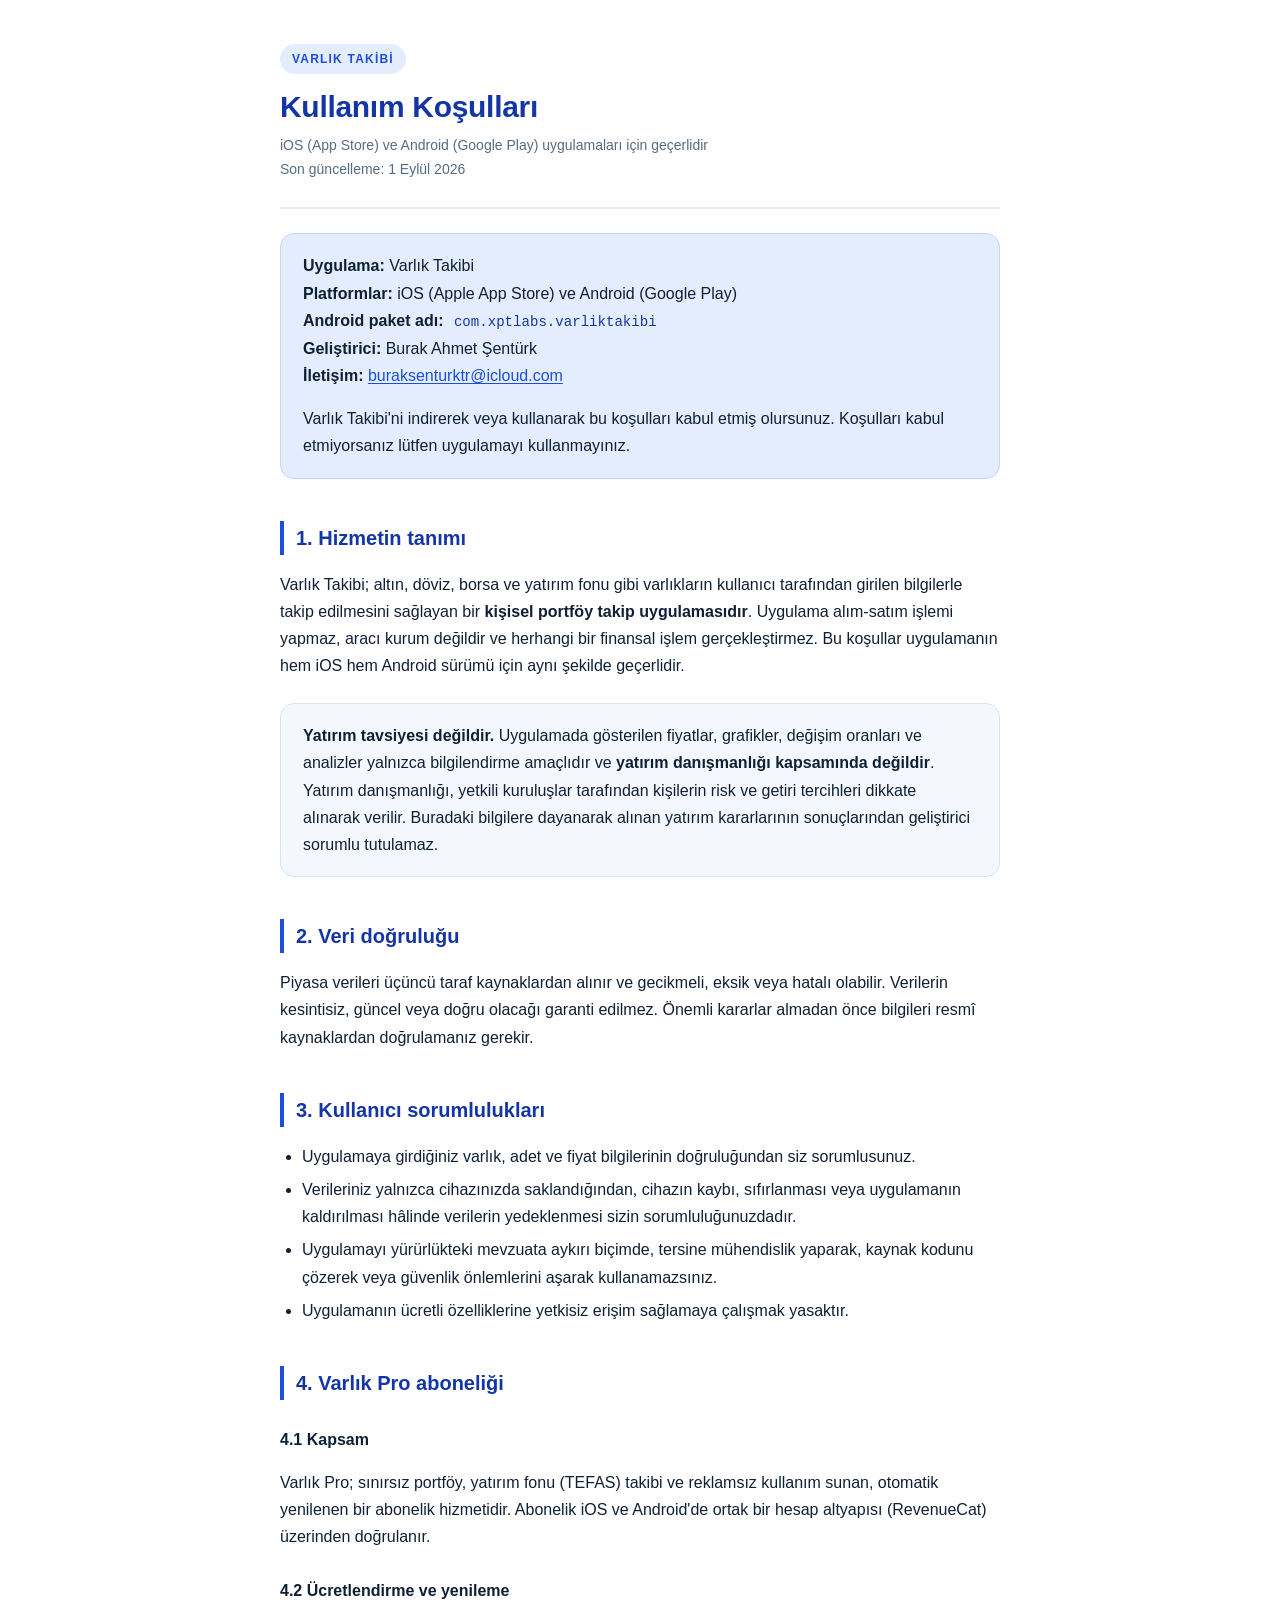
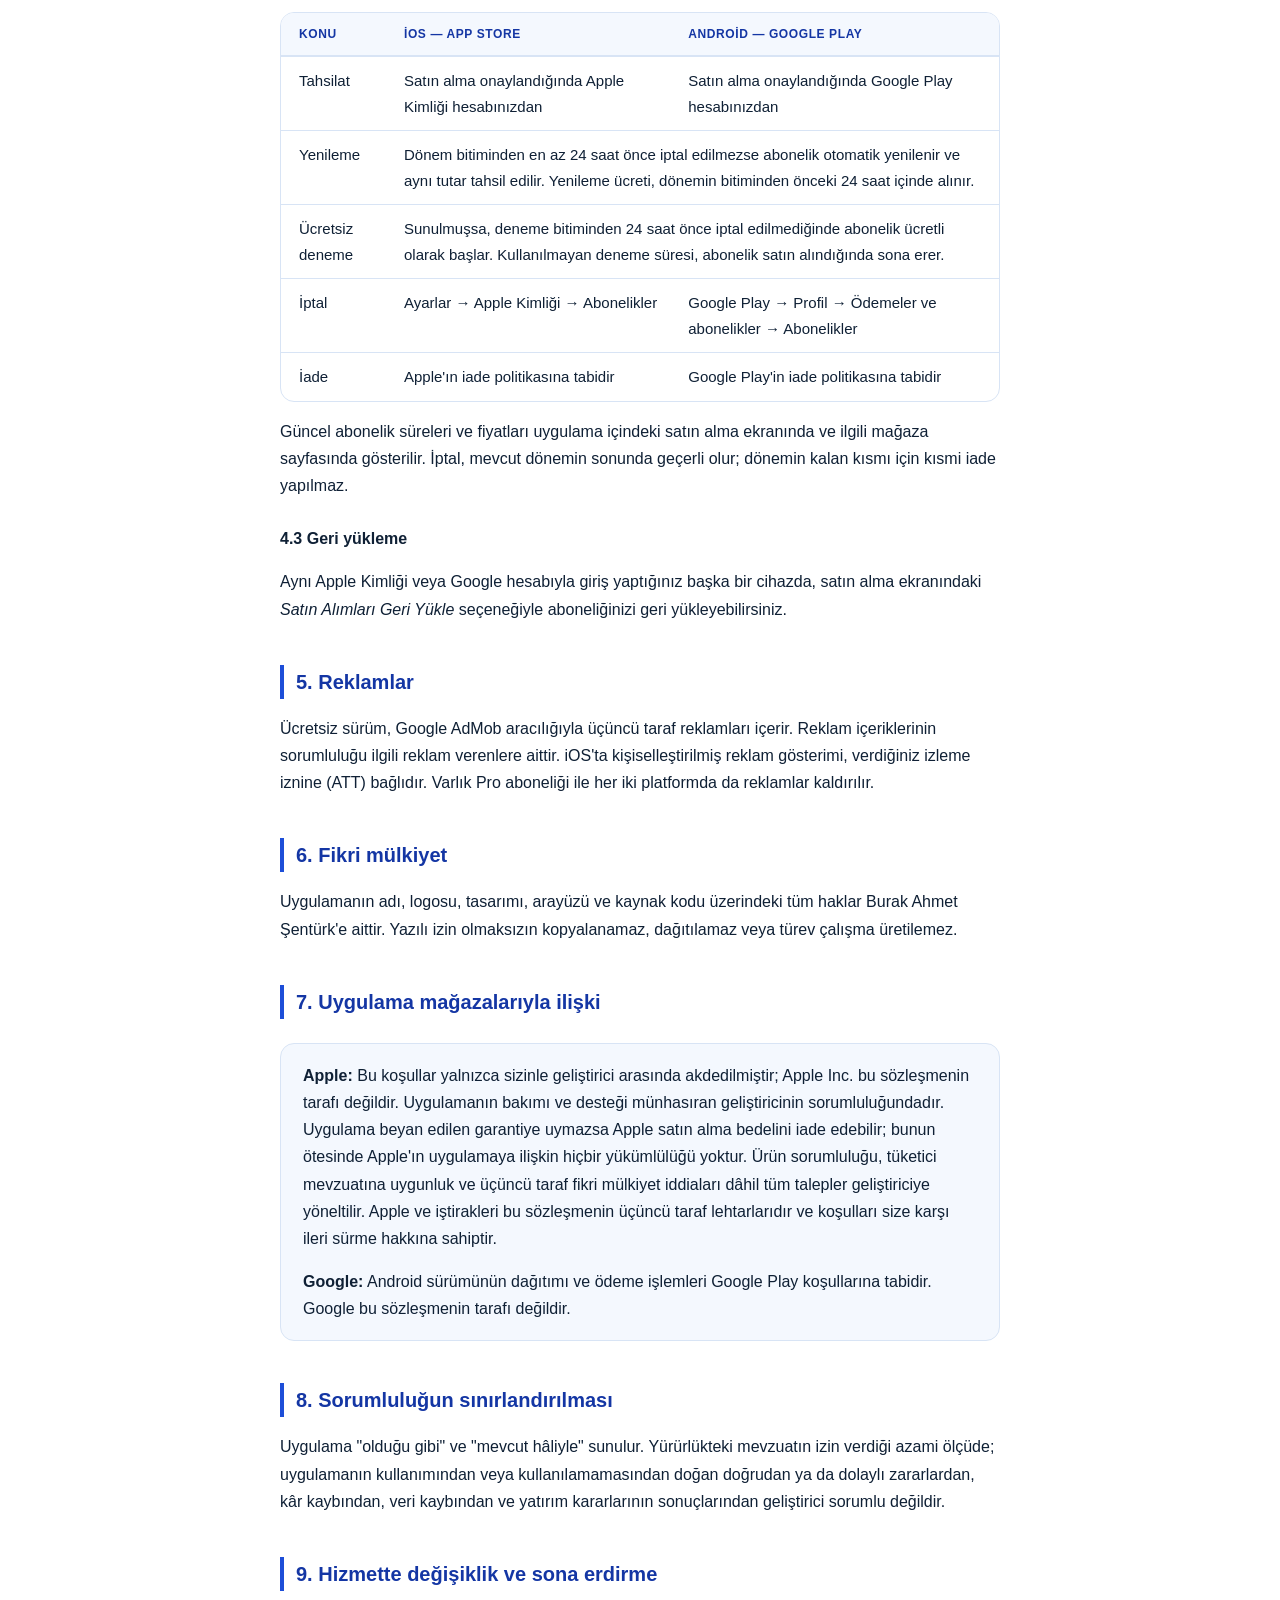
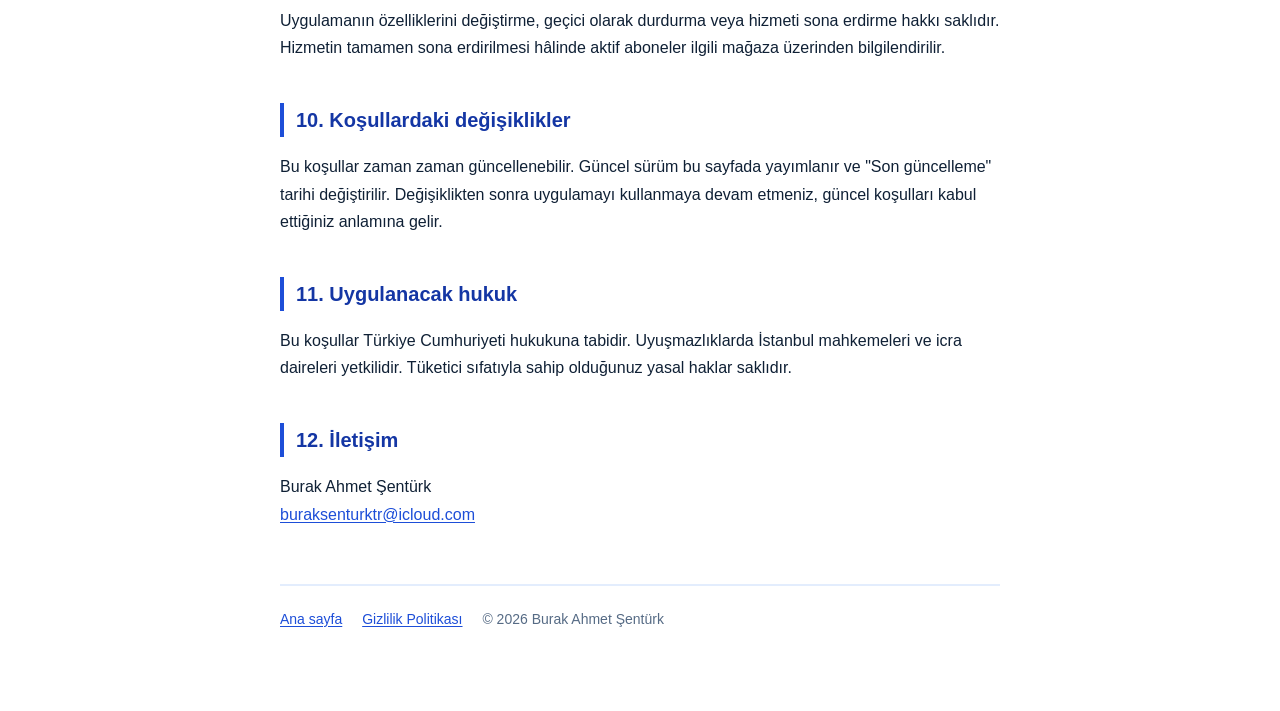
==== docs/terms.html @ 83ce0186 "Add files via upload gizlilik politikasi ve kullanim kosullari" ====
<!DOCTYPE html>
<html lang="tr">
<head>
<meta charset="utf-8">
<meta name="viewport" content="width=device-width, initial-scale=1">
<meta name="theme-color" content="#1d4ed8">
<title>Kullanım Koşulları — Varlık Takibi</title>
<meta name="description" content="Varlık Takibi iOS ve Android uygulamalarının kullanım koşulları. Geliştirici: Burak Ahmet Şentürk.">
<link rel="stylesheet" href="style.css">
</head>
<body>

<header>
  <div class="app">Varlık Takibi</div>
  <h1>Kullanım Koşulları</h1>
  <p class="platforms">iOS (App Store) ve Android (Google Play) uygulamaları için geçerlidir</p>
  <p class="meta">Son güncelleme: 1 Eylül 2026</p>
</header>

<main>

<div class="card accent">
  <p><strong>Uygulama:</strong> Varlık Takibi<br>
  <strong>Platformlar:</strong> iOS (Apple App Store) ve Android (Google Play)<br>
  <strong>Android paket adı:</strong> <code>com.xptlabs.varliktakibi</code><br>
  <strong>Geliştirici:</strong> Burak Ahmet Şentürk<br>
  <strong>İletişim:</strong> <a href="mailto:buraksenturktr@icloud.com">buraksenturktr@icloud.com</a></p>
  <p>Varlık Takibi'ni indirerek veya kullanarak bu koşulları kabul etmiş olursunuz.
  Koşulları kabul etmiyorsanız lütfen uygulamayı kullanmayınız.</p>
</div>

<h2>1. Hizmetin tanımı</h2>
<p>Varlık Takibi; altın, döviz, borsa ve yatırım fonu gibi varlıkların kullanıcı
tarafından girilen bilgilerle takip edilmesini sağlayan bir <strong>kişisel portföy
takip uygulamasıdır</strong>. Uygulama alım-satım işlemi yapmaz, aracı kurum değildir ve
herhangi bir finansal işlem gerçekleştirmez. Bu koşullar uygulamanın hem iOS hem Android
sürümü için aynı şekilde geçerlidir.</p>

<div class="card">
  <p><strong>Yatırım tavsiyesi değildir.</strong> Uygulamada gösterilen fiyatlar,
  grafikler, değişim oranları ve analizler yalnızca bilgilendirme amaçlıdır ve
  <strong>yatırım danışmanlığı kapsamında değildir</strong>. Yatırım danışmanlığı, yetkili
  kuruluşlar tarafından kişilerin risk ve getiri tercihleri dikkate alınarak verilir.
  Buradaki bilgilere dayanarak alınan yatırım kararlarının sonuçlarından geliştirici
  sorumlu tutulamaz.</p>
</div>

<h2>2. Veri doğruluğu</h2>
<p>Piyasa verileri üçüncü taraf kaynaklardan alınır ve gecikmeli, eksik veya hatalı
olabilir. Verilerin kesintisiz, güncel veya doğru olacağı garanti edilmez. Önemli
kararlar almadan önce bilgileri resmî kaynaklardan doğrulamanız gerekir.</p>

<h2>3. Kullanıcı sorumlulukları</h2>
<ul>
  <li>Uygulamaya girdiğiniz varlık, adet ve fiyat bilgilerinin doğruluğundan siz
    sorumlusunuz.</li>
  <li>Verileriniz yalnızca cihazınızda saklandığından, cihazın kaybı, sıfırlanması veya
    uygulamanın kaldırılması hâlinde verilerin yedeklenmesi sizin sorumluluğunuzdadır.</li>
  <li>Uygulamayı yürürlükteki mevzuata aykırı biçimde, tersine mühendislik yaparak,
    kaynak kodunu çözerek veya güvenlik önlemlerini aşarak kullanamazsınız.</li>
  <li>Uygulamanın ücretli özelliklerine yetkisiz erişim sağlamaya çalışmak yasaktır.</li>
</ul>

<h2>4. Varlık Pro aboneliği</h2>
<h3>4.1 Kapsam</h3>
<p>Varlık Pro; sınırsız portföy, yatırım fonu (TEFAS) takibi ve reklamsız kullanım sunan,
otomatik yenilenen bir abonelik hizmetidir. Abonelik iOS ve Android'de ortak bir hesap
altyapısı (RevenueCat) üzerinden doğrulanır.</p>

<h3>4.2 Ücretlendirme ve yenileme</h3>
<div class="wrap">
<table>
  <thead>
    <tr><th>Konu</th><th>iOS — App Store</th><th>Android — Google Play</th></tr>
  </thead>
  <tbody>
    <tr>
      <td data-label="Konu">Tahsilat</td>
      <td data-label="iOS — App Store">Satın alma onaylandığında Apple Kimliği hesabınızdan</td>
      <td data-label="Android — Google Play">Satın alma onaylandığında Google Play hesabınızdan</td>
    </tr>
    <tr>
      <td data-label="Konu">Yenileme</td>
      <td data-label="Her iki platform" colspan="2">Dönem bitiminden en az 24 saat önce iptal edilmezse abonelik
        otomatik yenilenir ve aynı tutar tahsil edilir. Yenileme ücreti, dönemin
        bitiminden önceki 24 saat içinde alınır.</td>
    </tr>
    <tr>
      <td data-label="Konu">Ücretsiz deneme</td>
      <td data-label="Her iki platform" colspan="2">Sunulmuşsa, deneme bitiminden 24 saat önce iptal edilmediğinde
        abonelik ücretli olarak başlar. Kullanılmayan deneme süresi, abonelik satın
        alındığında sona erer.</td>
    </tr>
    <tr>
      <td data-label="Konu">İptal</td>
      <td data-label="iOS — App Store">Ayarlar → Apple Kimliği → Abonelikler</td>
      <td data-label="Android — Google Play">Google Play → Profil → Ödemeler ve abonelikler → Abonelikler</td>
    </tr>
    <tr>
      <td data-label="Konu">İade</td>
      <td data-label="iOS — App Store">Apple'ın iade politikasına tabidir</td>
      <td data-label="Android — Google Play">Google Play'in iade politikasına tabidir</td>
    </tr>
  </tbody>
</table>
</div>
<p>Güncel abonelik süreleri ve fiyatları uygulama içindeki satın alma ekranında ve ilgili
mağaza sayfasında gösterilir. İptal, mevcut dönemin sonunda geçerli olur; dönemin kalan
kısmı için kısmi iade yapılmaz.</p>

<h3>4.3 Geri yükleme</h3>
<p>Aynı Apple Kimliği veya Google hesabıyla giriş yaptığınız başka bir cihazda, satın alma
ekranındaki <em>Satın Alımları Geri Yükle</em> seçeneğiyle aboneliğinizi geri
yükleyebilirsiniz.</p>

<h2>5. Reklamlar</h2>
<p>Ücretsiz sürüm, Google AdMob aracılığıyla üçüncü taraf reklamları içerir. Reklam
içeriklerinin sorumluluğu ilgili reklam verenlere aittir. iOS'ta kişiselleştirilmiş
reklam gösterimi, verdiğiniz izleme iznine (ATT) bağlıdır. Varlık Pro aboneliği ile her
iki platformda da reklamlar kaldırılır.</p>

<h2>6. Fikri mülkiyet</h2>
<p>Uygulamanın adı, logosu, tasarımı, arayüzü ve kaynak kodu üzerindeki tüm haklar Burak
Ahmet Şentürk'e aittir. Yazılı izin olmaksızın kopyalanamaz, dağıtılamaz veya türev
çalışma üretilemez.</p>

<h2>7. Uygulama mağazalarıyla ilişki</h2>
<div class="card">
  <p><strong>Apple:</strong> Bu koşullar yalnızca sizinle geliştirici arasında
  akdedilmiştir; Apple Inc. bu sözleşmenin tarafı değildir. Uygulamanın bakımı ve
  desteği münhasıran geliştiricinin sorumluluğundadır. Uygulama beyan edilen garantiye
  uymazsa Apple satın alma bedelini iade edebilir; bunun ötesinde Apple'ın uygulamaya
  ilişkin hiçbir yükümlülüğü yoktur. Ürün sorumluluğu, tüketici mevzuatına uygunluk ve
  üçüncü taraf fikri mülkiyet iddiaları dâhil tüm talepler geliştiriciye yöneltilir.
  Apple ve iştirakleri bu sözleşmenin üçüncü taraf lehtarlarıdır ve koşulları size karşı
  ileri sürme hakkına sahiptir.</p>
  <p><strong>Google:</strong> Android sürümünün dağıtımı ve ödeme işlemleri Google Play
  koşullarına tabidir. Google bu sözleşmenin tarafı değildir.</p>
</div>

<h2>8. Sorumluluğun sınırlandırılması</h2>
<p>Uygulama "olduğu gibi" ve "mevcut hâliyle" sunulur. Yürürlükteki mevzuatın izin
verdiği azami ölçüde; uygulamanın kullanımından veya kullanılamamasından doğan doğrudan
ya da dolaylı zararlardan, kâr kaybından, veri kaybından ve yatırım kararlarının
sonuçlarından geliştirici sorumlu değildir.</p>

<h2>9. Hizmette değişiklik ve sona erdirme</h2>
<p>Uygulamanın özelliklerini değiştirme, geçici olarak durdurma veya hizmeti sona erdirme
hakkı saklıdır. Hizmetin tamamen sona erdirilmesi hâlinde aktif aboneler ilgili mağaza
üzerinden bilgilendirilir.</p>

<h2>10. Koşullardaki değişiklikler</h2>
<p>Bu koşullar zaman zaman güncellenebilir. Güncel sürüm bu sayfada yayımlanır ve "Son
güncelleme" tarihi değiştirilir. Değişiklikten sonra uygulamayı kullanmaya devam etmeniz,
güncel koşulları kabul ettiğiniz anlamına gelir.</p>

<h2>11. Uygulanacak hukuk</h2>
<p>Bu koşullar Türkiye Cumhuriyeti hukukuna tabidir. Uyuşmazlıklarda İstanbul mahkemeleri
ve icra daireleri yetkilidir. Tüketici sıfatıyla sahip olduğunuz yasal haklar saklıdır.</p>

<h2>12. İletişim</h2>
<p>Burak Ahmet Şentürk<br>
<a href="mailto:buraksenturktr@icloud.com">buraksenturktr@icloud.com</a></p>

</main>

<footer>
  <a href="index.html">Ana sayfa</a>
  <a href="privacy.html">Gizlilik Politikası</a>
  <span>© 2026 Burak Ahmet Şentürk</span>
</footer>

</body>
</html>
---- docs/style.css ----
:root {
  color-scheme: light;
  --bg: #ffffff;
  --surface: #f4f8fe;
  --fg: #0f2035;
  --muted: #566b85;
  --accent: #1d4ed8;
  --accent-dark: #1436a4;
  --accent-soft: #e3edfd;
  --border: #d8e4f5;
}
* { box-sizing: border-box; }
html { background: var(--bg); }
body {
  margin: 0;
  padding: 0 20px 80px;
  background: var(--bg);
  color: var(--fg);
  font: 16px/1.7 -apple-system, BlinkMacSystemFont, "Segoe UI", Roboto, "Helvetica Neue", Arial, sans-serif;
  -webkit-text-size-adjust: 100%;
}
main, header, footer { max-width: 720px; margin-left: auto; margin-right: auto; }

header {
  padding: 44px 0 26px;
  border-bottom: 2px solid var(--accent-soft);
}
header .app {
  display: inline-block;
  font-size: 12px;
  letter-spacing: .1em;
  text-transform: uppercase;
  font-weight: 700;
  color: var(--accent);
  background: var(--accent-soft);
  border-radius: 999px;
  padding: 5px 12px;
}
header .platforms {
  margin: 8px 0 0;
  font-size: 14px;
  color: var(--muted);
}
h1 { font-size: 30px; line-height: 1.25; margin: 14px 0 8px; color: var(--accent-dark); letter-spacing: -.01em; }
h2 {
  font-size: 20px;
  margin: 42px 0 12px;
  padding-left: 12px;
  border-left: 4px solid var(--accent);
  color: var(--accent-dark);
}
h3 { font-size: 16px; margin: 26px 0 8px; color: var(--fg); }
.meta { color: var(--muted); font-size: 14px; margin: 0; }

.card {
  background: var(--surface);
  border: 1px solid var(--border);
  border-radius: 14px;
  padding: 18px 22px;
  margin: 24px 0;
}
.card.accent {
  background: var(--accent-soft);
  border-color: #bfd6f8;
}
.card p:first-child { margin-top: 0; }
.card p:last-child { margin-bottom: 0; }

ul { padding-left: 22px; }
li { margin: 6px 0; }
a { color: var(--accent); text-underline-offset: 2px; }
a:hover { color: var(--accent-dark); }

code {
  font-family: ui-monospace, SFMono-Regular, Menlo, monospace;
  font-size: .88em;
  background: var(--accent-soft);
  color: var(--accent-dark);
  border-radius: 5px;
  padding: 2px 6px;
}
.pill {
  display: inline-block;
  font-size: 12px;
  font-weight: 700;
  border-radius: 999px;
  padding: 2px 9px;
  background: var(--accent-soft);
  color: var(--accent-dark);
  white-space: nowrap;
}

table { width: 100%; border-collapse: collapse; margin: 16px 0; font-size: 15px; }
th, td { text-align: left; padding: 11px 12px; border-bottom: 1px solid var(--border); vertical-align: top; }
thead th {
  background: var(--surface);
  color: var(--accent-dark);
  font-weight: 700;
  font-size: 12px;
  text-transform: uppercase;
  letter-spacing: .05em;
  border-bottom: 2px solid var(--border);
}
tbody tr:last-child td { border-bottom: none; }
.wrap {
  overflow-x: auto;
  border: 1px solid var(--border);
  border-radius: 14px;
}
.wrap table { margin: 0; min-width: 460px; }
.wrap th:first-child, .wrap td:first-child { padding-left: 18px; }
.wrap th:last-child, .wrap td:last-child { padding-right: 18px; }

.links { display: grid; gap: 14px; margin: 28px 0; }
.links a.tile {
  display: block;
  text-decoration: none;
  background: var(--surface);
  border: 1px solid var(--border);
  border-radius: 14px;
  padding: 18px 22px;
}
.links a.tile:hover { border-color: var(--accent); background: var(--accent-soft); }
.links .tile strong { display: block; font-size: 18px; color: var(--accent-dark); margin-bottom: 4px; }
.links .tile span { color: var(--muted); font-size: 15px; }

footer {
  margin-top: 56px;
  padding-top: 22px;
  border-top: 2px solid var(--accent-soft);
  color: var(--muted);
  font-size: 14px;
}
footer a { margin-right: 16px; }

/* Dar ekranda tablolar yan yana okunmuyor; her satır bir karta dönüşür. */
@media (max-width: 640px) {
  .wrap { border: none; border-radius: 0; overflow: visible; }
  .wrap table, .wrap tbody, .wrap tr, .wrap td { display: block; width: 100%; min-width: 0; }
  .wrap thead { display: none; }
  .wrap tr {
    background: var(--surface);
    border: 1px solid var(--border);
    border-radius: 14px;
    margin-bottom: 12px;
    padding: 4px 0;
  }
  .wrap td { border-bottom: 1px dashed var(--border); padding: 12px 18px; }
  .wrap tr td:last-child { border-bottom: none; }
  .wrap td::before {
    content: attr(data-label);
    display: block;
    font-size: 12px;
    font-weight: 700;
    text-transform: uppercase;
    letter-spacing: .05em;
    color: var(--accent-dark);
    margin-bottom: 4px;
  }
}
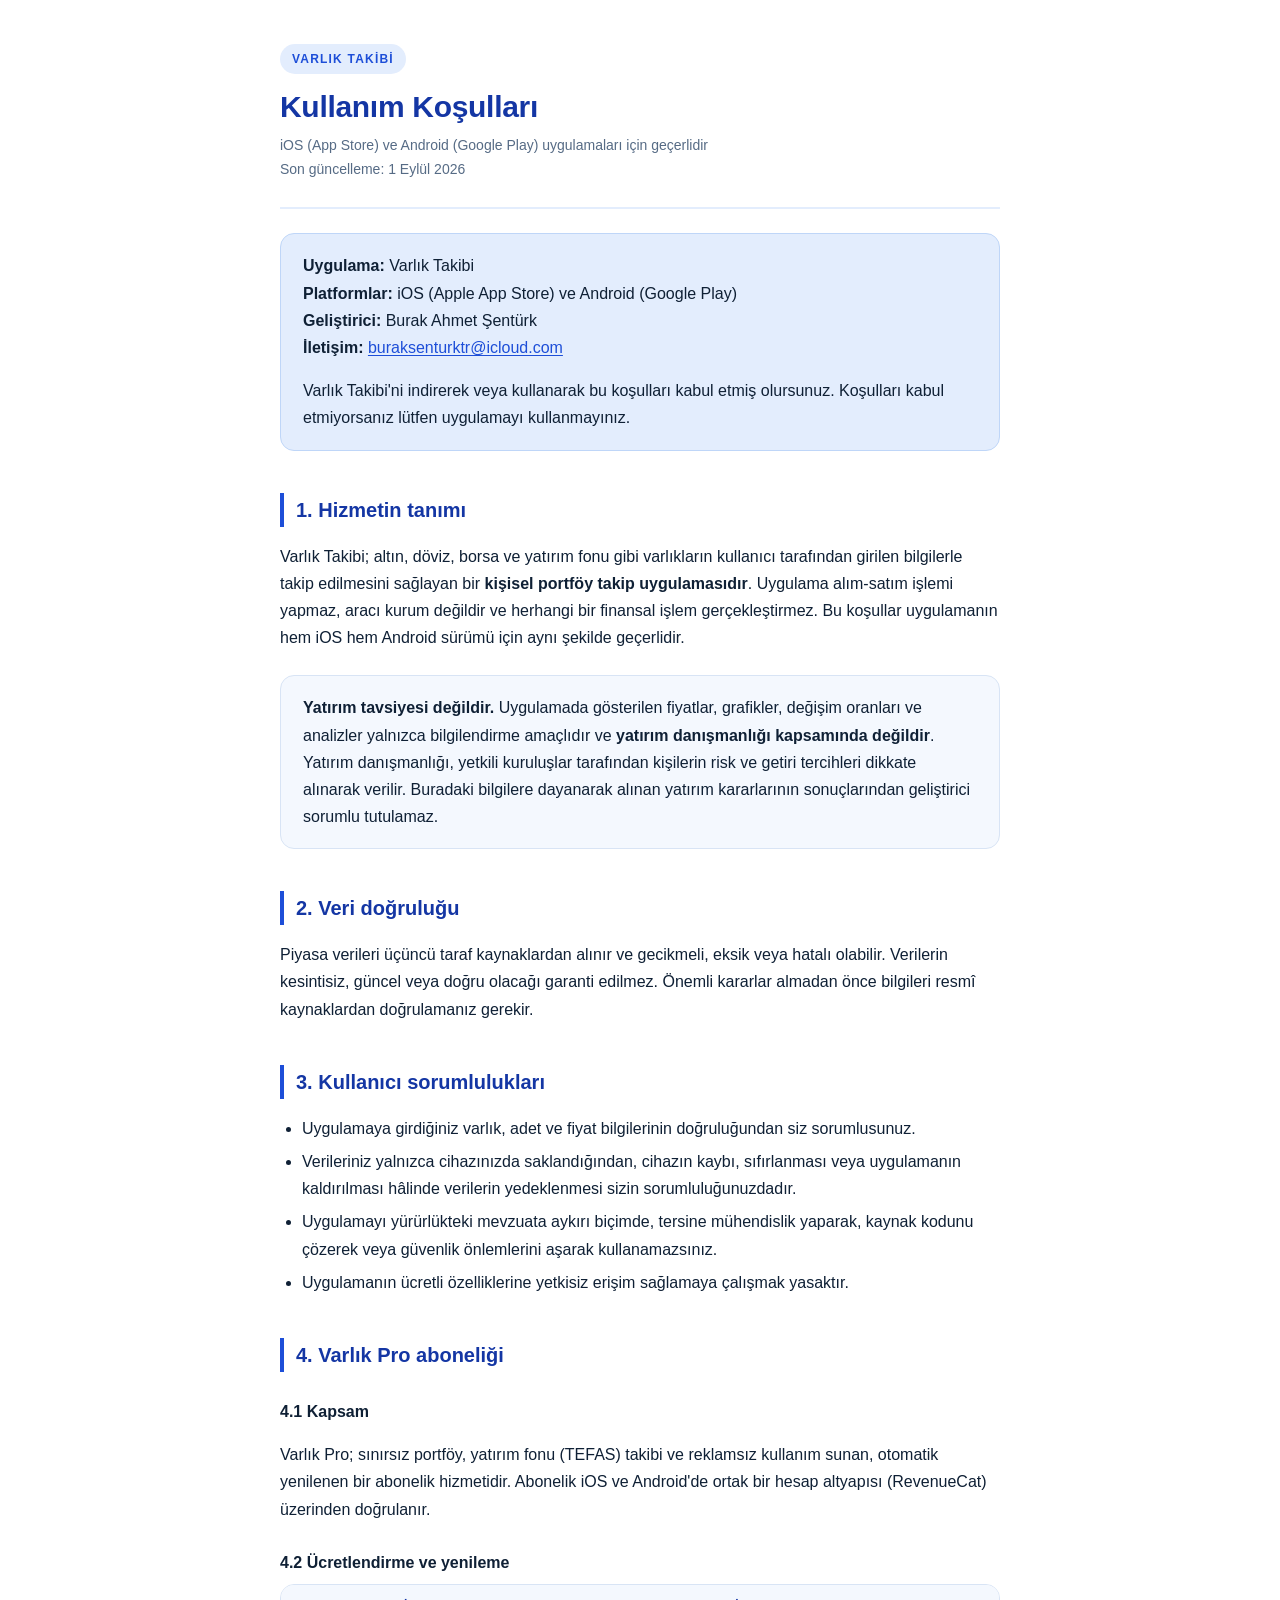
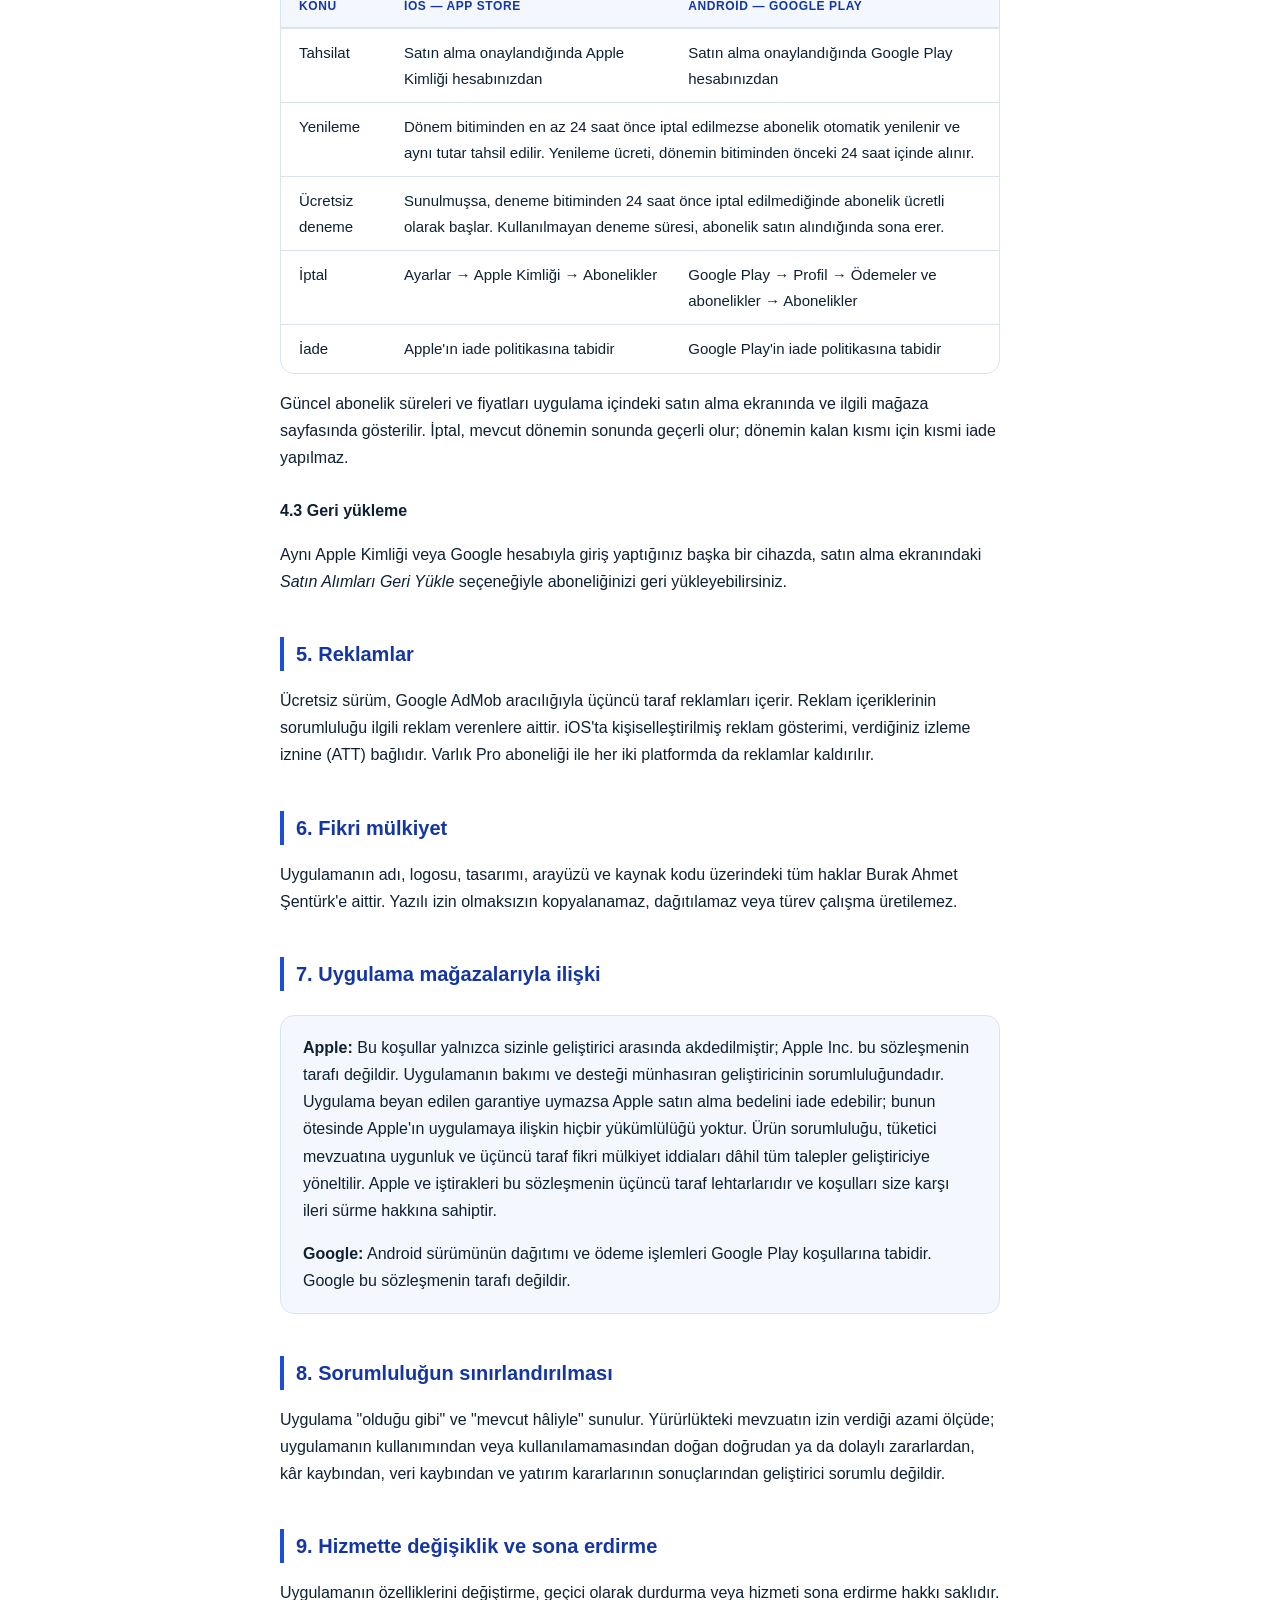
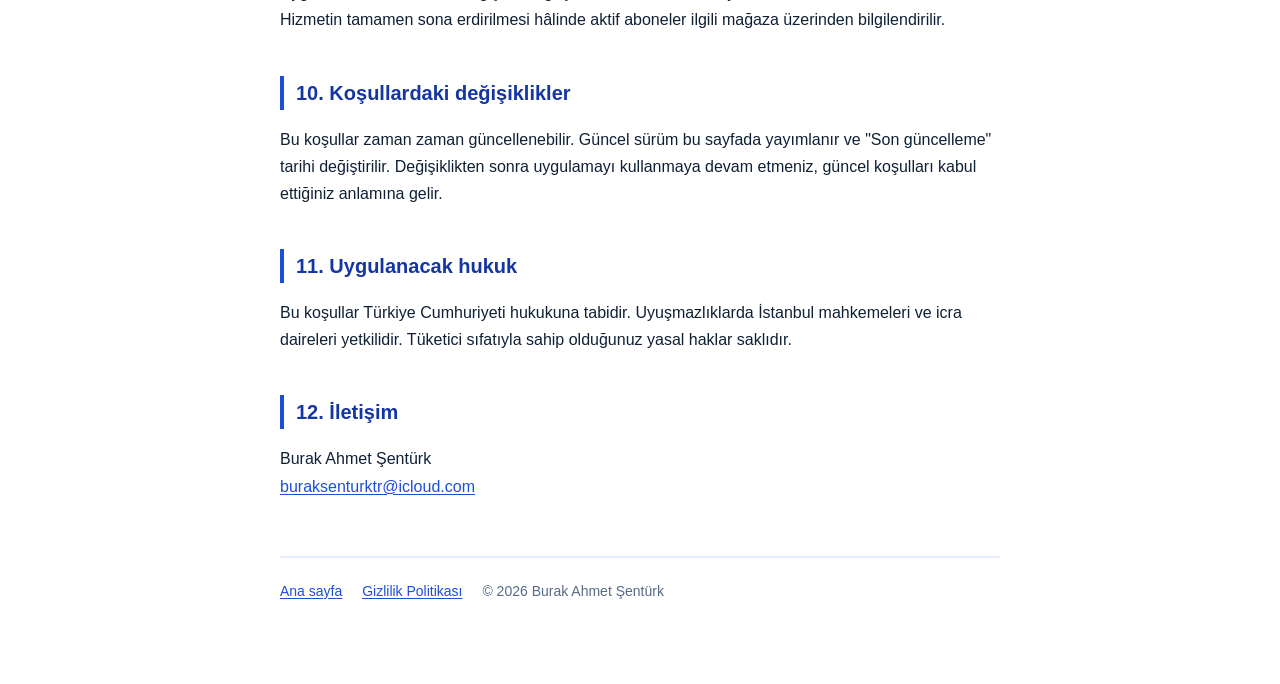
==== commit 5fab70c1: "Update terms.html" ====
--- a/docs/terms.html
+++ b/docs/terms.html
@@ -22,7 +22,6 @@
 <div class="card accent">
   <p><strong>Uygulama:</strong> Varlık Takibi<br>
   <strong>Platformlar:</strong> iOS (Apple App Store) ve Android (Google Play)<br>
-  <strong>Android paket adı:</strong> <code>com.xptlabs.varliktakibi</code><br>
   <strong>Geliştirici:</strong> Burak Ahmet Şentürk<br>
   <strong>İletişim:</strong> <a href="mailto:buraksenturktr@icloud.com">buraksenturktr@icloud.com</a></p>
   <p>Varlık Takibi'ni indirerek veya kullanarak bu koşulları kabul etmiş olursunuz.
